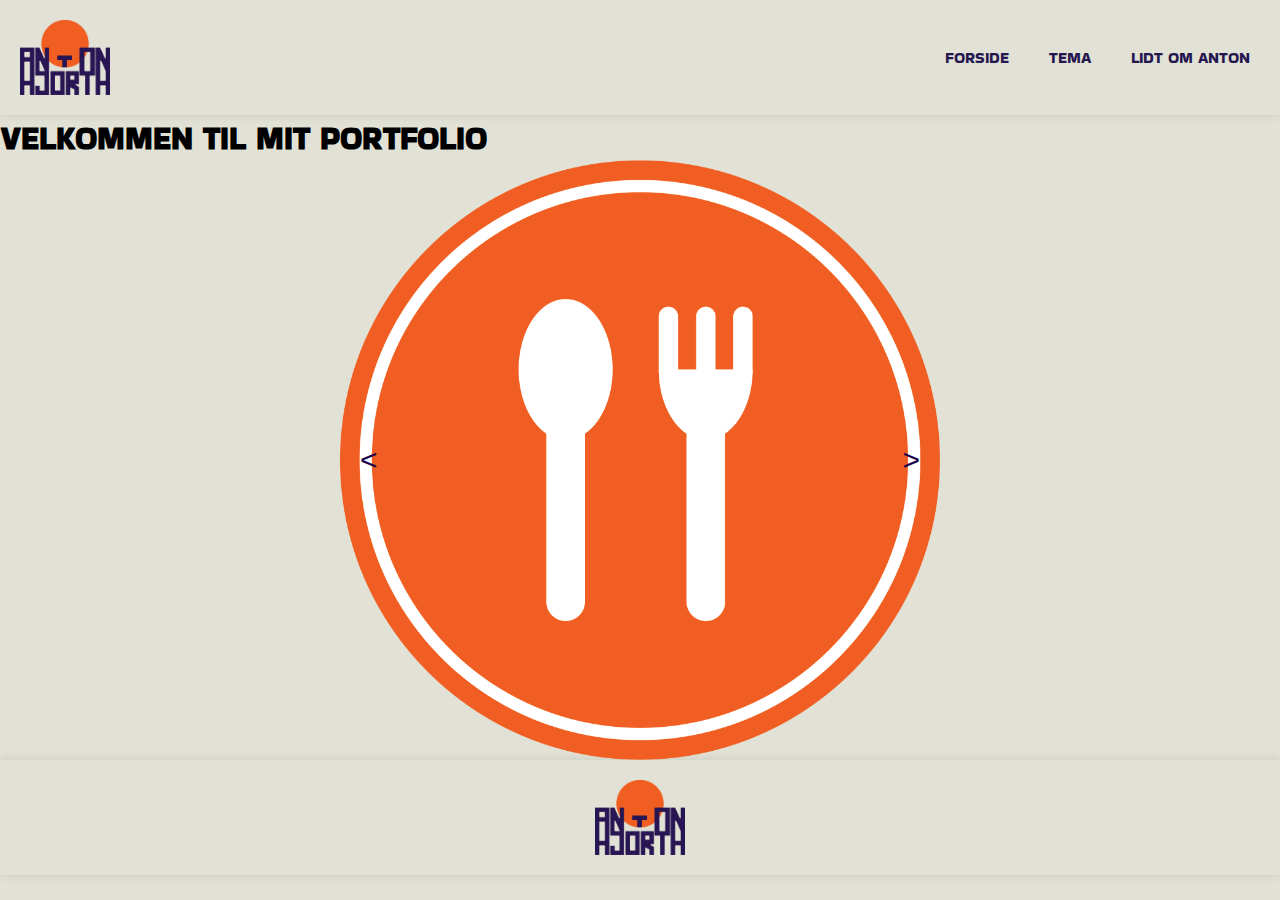
==== index.html @ fa8c7b9a "first commit" ====
<!DOCTYPE html>
<html lang="da">

<head>
    <meta charset="UTF-8">
    <meta http-equiv="X-UA-Compatible" content="IE=edge">
    <meta name="viewport" content="width=device-width, initial-scale=1.0">
    <link rel="stylesheet" href="menu.css">
    <link rel="stylesheet" href="general.css">
    <link rel="stylesheet" href="index.css">
    <link rel="preconnect" href="https://fonts.googleapis.com">
    <link rel="preconnect" href="https://fonts.gstatic.com" crossorigin>
    <link href="https://fonts.googleapis.com/css2?family=Bakbak+One&display=swap" rel="stylesheet">
    <title>Forside</title>

</head>

<body>
    <header>
        <div class="logo">
            <a href="/">
                <img src="billeder/logo_ide2.webp" alt="Logo">
            </a>
        </div>
        <nav>
            <ul class="menu">
                <li><a href="index.html">FORSIDE</a></li>
                <li><a href="tema.html">TEMA</a></li>
                <li><a href="ommig.html">LIDT OM ANTON</a></li>
            </ul>
            <div class="burger">
                <div class="line"></div>
                <div class="line"></div>
                <div class="line"></div>
            </div>
        </nav>
    </header>
    <main>
        <h1>VELKOMMEN TIL MIT PORTFOLIO</h1>
        <div class="carousel-container">
            <div class="carousel-slide">
                <img src="billeder/mad_ikon.webp" alt="Image 1">
            </div>
            <div class="carousel-slide">
                <img src="billeder/fodbold_ikon.webp" alt="Image 2">
            </div>
            <div class="carousel-slide">
                <img src="billeder/badminton_ikon.webp" alt="Image 3">
            </div>

            <!-- Add more slides as needed -->


            <button id="prevBtn">&lt;</button>
            <button id="nextBtn">&gt;</button>
        </div>
    </main>

    <footer>
        <div class="logo">
            <a href="index.html">
                <img src="billeder/logo_ide2.webp" alt="Logo">
            </a>
        </div>
    </footer>

    <script src="menu.js"></script>
</body>

</html>
---- menu.css ----
* {
  margin: 0;
  padding: 0;
  box-sizing: border-box;
}
header {
  display: flex;
  justify-content: space-between;
  align-items: center;
  padding: 20px;
  background-color: #e2e1d5;
  box-shadow: 0 0 10px rgba(0, 0, 0, 0.1);
}
footer {
  display: flex;
  justify-content: center;
  align-items: center;
  padding: 20px;
  background-color: #e2e1d5;
  box-shadow: 0 0 10px rgba(0, 0, 0, 0.1);
}
.logo img {
  width: 90px;
}

nav {
  display: flex;
  align-items: center;
}

.menu {
  display: flex;
  list-style: none;
  margin: 0;
  padding: 0;
}

.menu li {
  margin-right: 20px;
}

.menu li:last-child {
  margin-right: 0;
}

.menu a {
  display: block;
  padding: 10px;
  color: #251750;
  text-decoration: none;
  transition: color 0.3s;
  text-align: end;
}

.menu a:hover {
  color: #e06837;
}

.burger {
  width: 30px;
  height: 20px;
  cursor: pointer;
}

.burger .line {
  width: 100%;
  height: 2px;
  background-color: #201e1f;
  margin-bottom: 5px;
  transition: 0.2s linear;
}
.burger {
  display: none;
}
@media screen and (max-width: 800px) {
  .menu {
    display: none;
  }
  .burger {
    display: block;
  }
  .burger.active .line:nth-child(1) {
    transform: rotate(45deg) translate(5px, 5px);
    transition: 0.2s linear;
  }

  .burger.active .line:nth-child(2) {
    opacity: 0;
    transition: 0.15s linear;
  }

  .burger.active .line:nth-child(3) {
    transform: rotate(-45deg) translate(5px, -5px);
    transition: 0.2s linear;
  }

  nav.active .menu {
    display: block;
    background-color: #e2e1d5;
    position: absolute;
    top: 105px;
    left: 0;
    width: 100%;
    box-shadow: 0 0 10px rgba(0, 0, 0, 0.1);
    z-index: 1;
  }

  nav.active .menu li {
    margin: 5px 20px;
  }

  nav.active .menu a {
    font-size: 24px;
    text-align: right;
  }
}
---- general.css ----
* {
  margin: 0;
  padding: 0;
  box-sizing: border-box;
}
html {
  background-color: #e2e1d5;
}

img {
  width: 100%;
  height: auto;
  display: block;
}
a {
  font-family: "Bakbak One", sans-serif;
  text-decoration: none;
  color: #1c004c;
}
a:hover {
  color: #e06837;
  transition: 0.2s linear;
}
h1 {
  font-family: "Bakbak One", sans-serif;
}
h3 {
  font-family: Arial, Helvetica, sans-serif;
}
---- index.css ----
* {
  margin: 0;
  padding: 0;
  box-sizing: border-box;
}

/* ----- CHAT karrusel ----- */
.carousel-container {
  position: relative;
  width: 100%;
  max-width: 600px;
  margin: auto;
  overflow: hidden;
}

.carousel-slide {
  display: none;
}

img {
  width: 100%;
  height: auto;
}

button {
  position: absolute;
  top: 50%;
  transform: translateY(-50%);
  font-size: 30px;
  padding: 10px;
  cursor: pointer;
  background-color: transparent;
  border: none;
  color: #1c004c;
}

button:hover {
  position: absolute;
  top: 50%;
  transform: translateY(-50%);
  font-size: 40px;
  padding: 10px;
  cursor: pointer;
  background-color: transparent;
  border: none;
  color: #ffffff;
}

#prevBtn {
  left: 10px;
}

#nextBtn {
  right: 10px;
}
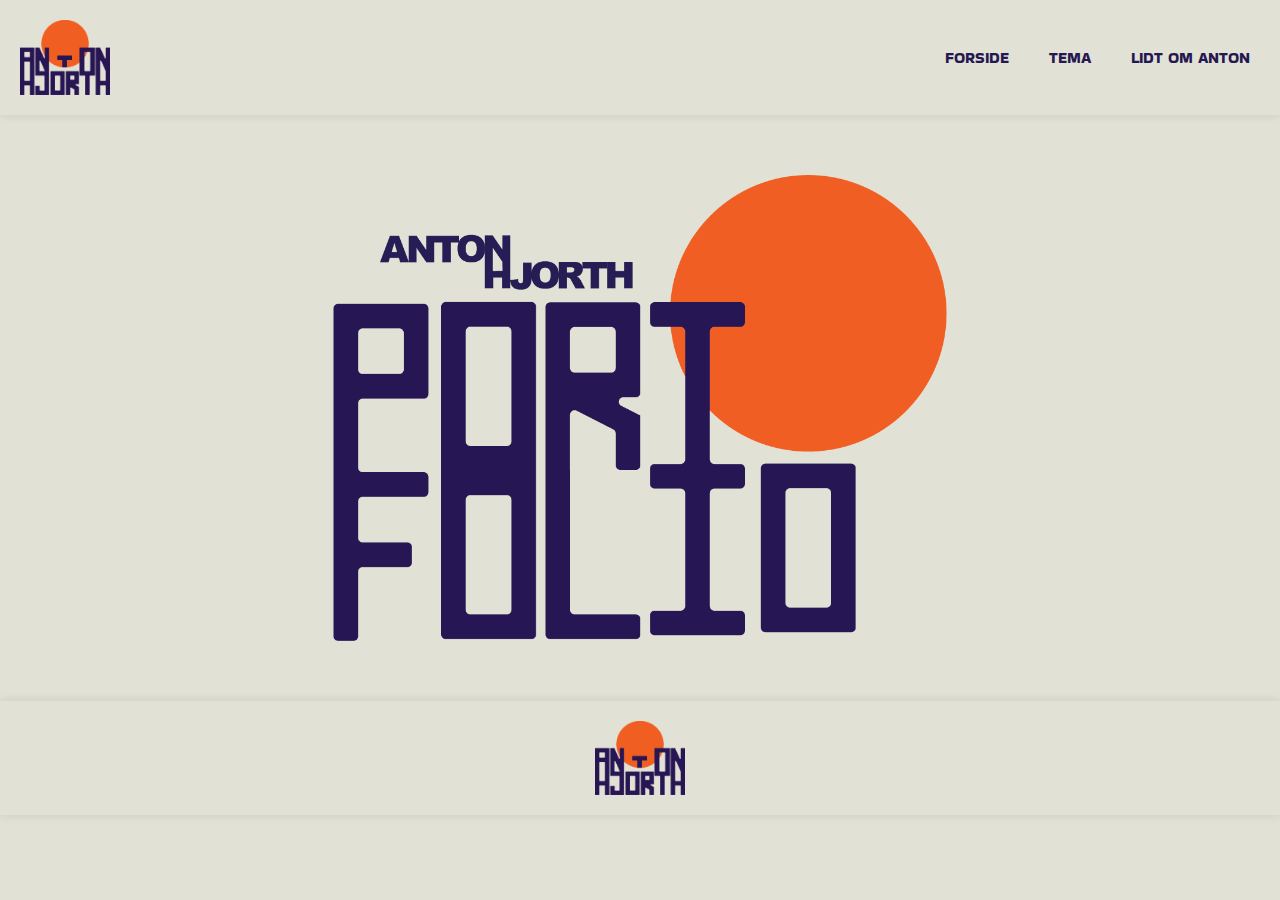
==== commit a0fb0c39: "Stor ændring" ====
--- a/index.html
+++ b/index.html
@@ -5,6 +5,8 @@
     <meta charset="UTF-8">
     <meta http-equiv="X-UA-Compatible" content="IE=edge">
     <meta name="viewport" content="width=device-width, initial-scale=1.0">
+    <link rel="icon" href="billeder/fav_icon.webp" type="image/x-icon">
+    <link rel="shortcut icon" href="billeder/fav_icon.webp" type="image/x-icon">
     <link rel="stylesheet" href="menu.css">
     <link rel="stylesheet" href="general.css">
     <link rel="stylesheet" href="index.css">
@@ -36,23 +38,8 @@
         </nav>
     </header>
     <main>
-        <h1>VELKOMMEN TIL MIT PORTFOLIO</h1>
-        <div class="carousel-container">
-            <div class="carousel-slide">
-                <img src="billeder/mad_ikon.webp" alt="Image 1">
-            </div>
-            <div class="carousel-slide">
-                <img src="billeder/fodbold_ikon.webp" alt="Image 2">
-            </div>
-            <div class="carousel-slide">
-                <img src="billeder/badminton_ikon.webp" alt="Image 3">
-            </div>
-
-            <!-- Add more slides as needed -->
-
-
-            <button id="prevBtn">&lt;</button>
-            <button id="nextBtn">&gt;</button>
+        <div class="forside_logo">
+            <img src="billeder/forside_logo.webp" alt="">
         </div>
     </main>
 
--- a/general.css
+++ b/general.css
@@ -27,3 +27,12 @@
 h3 {
   font-family: Arial, Helvetica, sans-serif;
 }
+.top {
+  width: 40px;
+  margin: 10px;
+}
+.top:hover {
+  filter: grayscale(70%);
+  transition: 0.4s linear;
+  scale: 95%;
+}
--- a/index.css
+++ b/index.css
@@ -3,53 +3,27 @@
   padding: 0;
   box-sizing: border-box;
 }
+/* ------------- MOBILE ------------ */
+/* ------------- MOBILE ------------ */
+/* ------------- MOBILE ------------ */
+/* ------------- MOBILE ------------ */
 
-/* ----- CHAT karrusel ----- */
-.carousel-container {
-  position: relative;
-  width: 100%;
-  max-width: 600px;
-  margin: auto;
-  overflow: hidden;
+@media screen and (max-width: 800px) {
+  .forside_logo {
+    margin: 30px;
+  }
 }
 
-.carousel-slide {
-  display: none;
+/* ----------- DESKTOP ------------ */
+/* ----------- DESKTOP ------------ */
+/* ----------- DESKTOP ------------ */
+/* ----------- DESKTOP ------------ */
+
+@media screen and (min-width: 800px) {
+  .forside_logo {
+    margin-top: 60px;
+    margin-left: 26%;
+    margin-right: 26%;
+    margin-bottom: 60px;
+  }
 }
-
-img {
-  width: 100%;
-  height: auto;
-}
-
-button {
-  position: absolute;
-  top: 50%;
-  transform: translateY(-50%);
-  font-size: 30px;
-  padding: 10px;
-  cursor: pointer;
-  background-color: transparent;
-  border: none;
-  color: #1c004c;
-}
-
-button:hover {
-  position: absolute;
-  top: 50%;
-  transform: translateY(-50%);
-  font-size: 40px;
-  padding: 10px;
-  cursor: pointer;
-  background-color: transparent;
-  border: none;
-  color: #ffffff;
-}
-
-#prevBtn {
-  left: 10px;
-}
-
-#nextBtn {
-  right: 10px;
-}
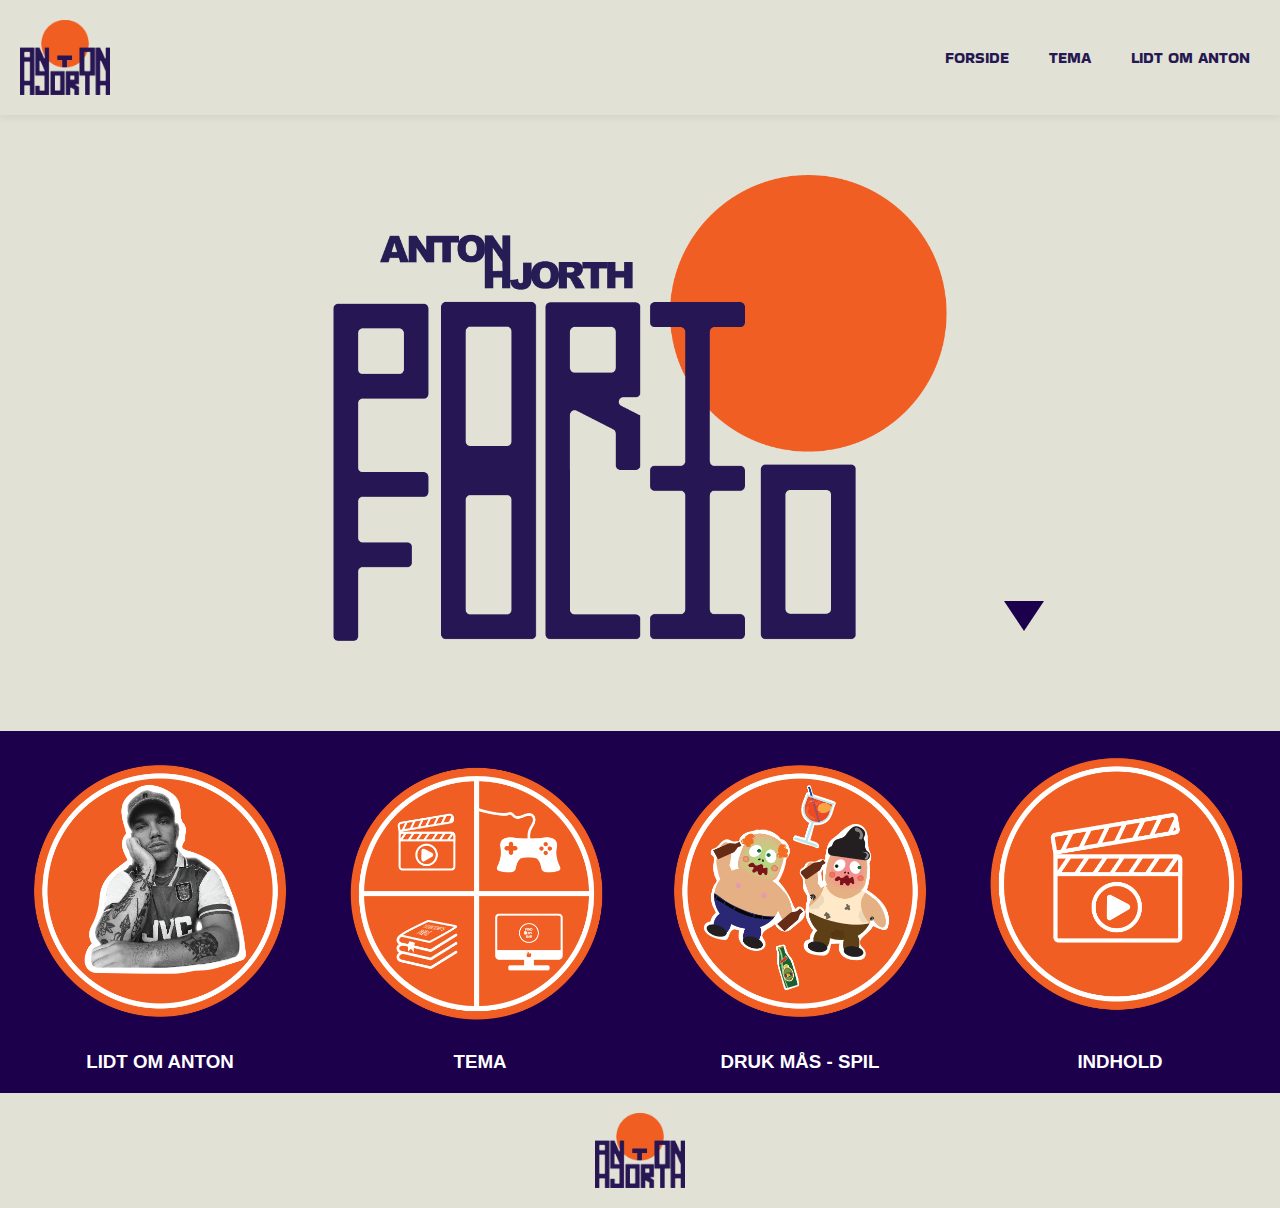
==== commit a577a9b6: "større ændring + nye ikoner og billeder" ====
--- a/index.html
+++ b/index.html
@@ -27,7 +27,15 @@
         <nav>
             <ul class="menu">
                 <li><a href="index.html">FORSIDE</a></li>
-                <li><a href="tema.html">TEMA</a></li>
+                <li class="dropdown">
+                    <a href="tema.html">TEMA</a>
+                    <div class="dropdown-content">
+                        <a href="tema2.html">STUDIESTARTSPRØVE</a>
+                        <a href="tema3.html">UX/UI</a>
+                        <a href="tema4.html">ANIMATION</a>
+                        <a href="tema5.html">INDHOLD</a>
+                    </div>
+                </li>
                 <li><a href="ommig.html">LIDT OM ANTON</a></li>
             </ul>
             <div class="burger">
@@ -38,8 +46,65 @@
         </nav>
     </header>
     <main>
+
         <div class="forside_logo">
             <img src="billeder/forside_logo.webp" alt="">
+        </div>
+
+        <div class="kig_ned_pil"></div>
+
+        <div class="tema_box_container">
+            <div class="tema_box">
+                <div class="tema_ikon">
+                    <a href="ommig.html">
+                        <img src="billeder/anton_box.webp" alt="Billede af Anton Hjorth"></a>
+                </div>
+
+                <h3>LIDT OM ANTON</h3>
+            </div>
+
+            <div class="display_none">
+                <h1>⦁⦿⦁</h1>
+            </div>
+
+            <div class="tema_box">
+                <div class="tema_ikon">
+                    <a href="tema.html">
+                        <img src="billeder/temaer.webp" alt="tema 3 ikon">
+                    </a>
+                </div>
+
+                <h3>TEMA</h3>
+            </div>
+
+            <div class="display_none">
+                <h1>⦁⦿⦁</h1>
+            </div>
+
+            <div class="tema_box">
+                <div class="tema_ikon">
+                    <a href="https://deerbuster.dk/kea/04_animation/website/spil.html" target="_blank">
+                        <img src="billeder/druk_mas_ikon.webp" alt="Druk Mås ikon">
+                    </a>
+                </div>
+
+                <h3>DRUK MÅS - SPIL</h3>
+            </div>
+
+            <div class="display_none">
+                <h1>⦁⦿⦁</h1>
+            </div>
+
+            <div class="tema_box">
+                <div class="tema_ikon">
+                    <a href="tema5.html">
+                        <img src="billeder/tema5.webp" alt="tema 5 ikon">
+                    </a>
+                </div>
+
+                <h3>INDHOLD</h3>
+            </div>
+
         </div>
     </main>
 
--- a/menu.css
+++ b/menu.css
@@ -72,6 +72,18 @@
 .burger {
   display: none;
 }
+@media screen and (min-width: 800px) {
+  .dropdown-content {
+    display: none;
+    position: absolute;
+    background-color: #e2e1d5;
+    box-shadow: 0 4px 8px rgba(0, 0, 0, 0.1);
+    z-index: 1;
+  }
+  .dropdown:hover .dropdown-content {
+    display: block;
+  }
+}
 @media screen and (max-width: 800px) {
   .menu {
     display: none;
@@ -113,4 +125,14 @@
     font-size: 24px;
     text-align: right;
   }
+  .dropdown-content {
+    display: none;
+    background-color: #e2e1d5;
+    box-shadow: 0 4px 8px rgba(0, 0, 0, 0.1);
+    z-index: 1;
+    position: relative;
+  }
+  .dropdown:hover .dropdown-content {
+    display: block;
+  }
 }
--- a/index.css
+++ b/index.css
@@ -3,14 +3,69 @@
   padding: 0;
   box-sizing: border-box;
 }
+.tema_ikon:hover {
+  filter: grayscale(70%);
+  transition: 0.4s linear;
+  scale: 95%;
+}
+
+.kig_ned_pil {
+  position: relative;
+  top: -100px;
+  left: 30%;
+  width: 0;
+  height: 0;
+  border-left: 20px solid transparent;
+  border-right: 20px solid transparent;
+  border-top: 30px solid #1c004c;
+  margin: auto;
+  animation: bounce 2s infinite;
+}
+
+@keyframes bounce {
+  0%,
+  20%,
+  50%,
+  80%,
+  100% {
+    transform: translateY(0);
+  }
+  40% {
+    transform: translateY(-10px);
+  }
+  60% {
+    transform: translateY(-5px);
+  }
+}
+
 /* ------------- MOBILE ------------ */
 /* ------------- MOBILE ------------ */
 /* ------------- MOBILE ------------ */
 /* ------------- MOBILE ------------ */
 
 @media screen and (max-width: 800px) {
+  .kig_ned_pil {
+    display: none;
+  }
   .forside_logo {
     margin: 30px;
+  }
+  /* ---------- TEAMAER ---------- */
+
+  .tema_box_container {
+    display: grid;
+    grid-template-columns: 1fr 1fr;
+    background-color: #1c004c;
+  }
+  .tema_box {
+    text-align: center;
+    color: white;
+  }
+  .mmd_tema {
+    text-align: center;
+  }
+  .display_none {
+    display: none;
   }
 }
 
@@ -26,4 +81,21 @@
     margin-right: 26%;
     margin-bottom: 60px;
   }
+  /* ---------- TEAMAER ---------- */
+  .tema_box_container {
+    display: grid;
+    grid-template-columns: 1fr 1fr 1fr 1fr;
+    background-color: #1c004c;
+  }
+  .tema_box {
+    text-align: center;
+    margin-bottom: 20px;
+    color: white;
+  }
+  .mmd_tema {
+    text-align: center;
+  }
+  .display_none {
+    display: none;
+  }
 }
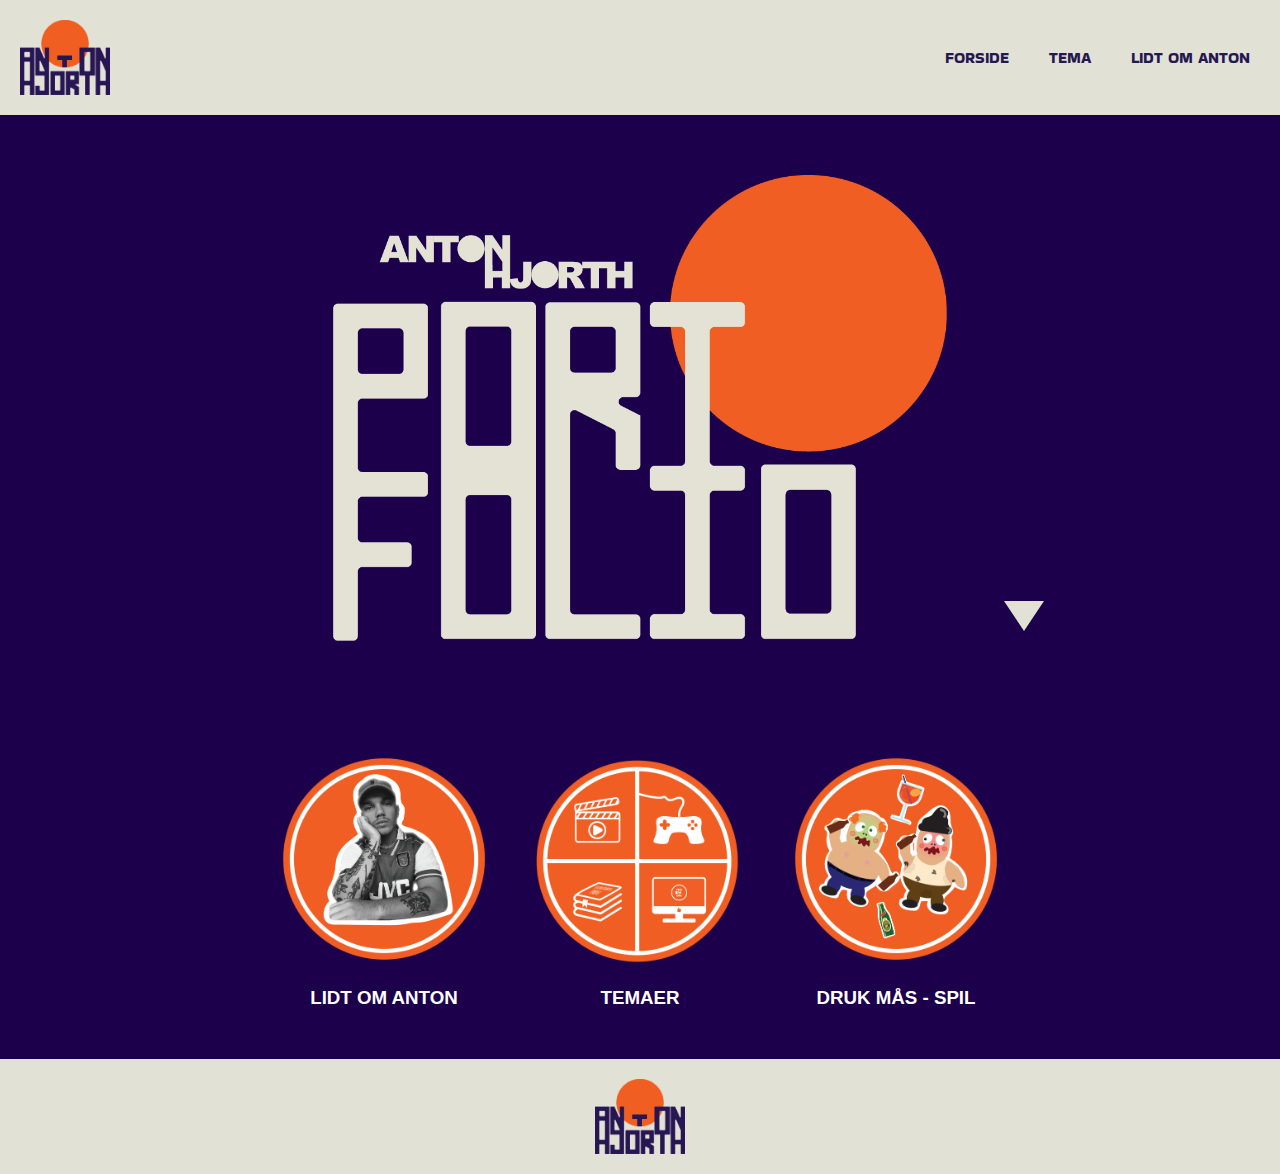
==== commit dd8a2b76: "større ændring i det hele" ====
--- a/index.html
+++ b/index.html
@@ -48,18 +48,18 @@
     <main>
 
         <div class="forside_logo">
-            <img src="billeder/forside_logo.webp" alt="">
+            <img src="billeder/forside_logo3.webp" alt="">
         </div>
 
         <div class="kig_ned_pil"></div>
 
         <div class="tema_box_container">
+            <div class="#"> </div>
             <div class="tema_box">
                 <div class="tema_ikon">
                     <a href="ommig.html">
                         <img src="billeder/anton_box.webp" alt="Billede af Anton Hjorth"></a>
                 </div>
-
                 <h3>LIDT OM ANTON</h3>
             </div>
 
@@ -74,7 +74,7 @@
                     </a>
                 </div>
 
-                <h3>TEMA</h3>
+                <h3>TEMAER</h3>
             </div>
 
             <div class="display_none">
@@ -95,16 +95,6 @@
                 <h1>⦁⦿⦁</h1>
             </div>
 
-            <div class="tema_box">
-                <div class="tema_ikon">
-                    <a href="tema5.html">
-                        <img src="billeder/tema5.webp" alt="tema 5 ikon">
-                    </a>
-                </div>
-
-                <h3>INDHOLD</h3>
-            </div>
-
         </div>
     </main>
 
--- a/menu.css
+++ b/menu.css
@@ -19,6 +19,7 @@
   background-color: #e2e1d5;
   box-shadow: 0 0 10px rgba(0, 0, 0, 0.1);
 }
+
 .logo img {
   width: 90px;
 }
@@ -79,6 +80,7 @@
     background-color: #e2e1d5;
     box-shadow: 0 4px 8px rgba(0, 0, 0, 0.1);
     z-index: 1;
+    border-radius: 5px;
   }
   .dropdown:hover .dropdown-content {
     display: block;
@@ -127,12 +129,5 @@
   }
   .dropdown-content {
     display: none;
-    background-color: #e2e1d5;
-    box-shadow: 0 4px 8px rgba(0, 0, 0, 0.1);
-    z-index: 1;
-    position: relative;
-  }
-  .dropdown:hover .dropdown-content {
-    display: block;
   }
 }
--- a/general.css
+++ b/general.css
@@ -4,7 +4,13 @@
   box-sizing: border-box;
 }
 html {
-  background-color: #e2e1d5;
+  --primary: #1c004c; /*Mørkeblå/Lilla - 1 af de 3 main farver*/
+  --secondary: #e2e1d5; /*Off White - 1 af de 3 main farver */
+  --tertiary: #e06837; /* Orange - 1 af de 3 main farver */
+  --quaternary: #ffffff; /* Hvid - tekst i mørke områder */
+  --quinary: #000000; /* Sort */
+
+  background-color: var(--secondary);
 }
 
 img {
@@ -15,14 +21,17 @@
 a {
   font-family: "Bakbak One", sans-serif;
   text-decoration: none;
-  color: #1c004c;
+  color: var(--primary);
 }
 a:hover {
-  color: #e06837;
+  color: var(--tertiary);
   transition: 0.2s linear;
 }
 h1 {
   font-family: "Bakbak One", sans-serif;
+}
+h2 {
+  font-family: Arial, Helvetica, sans-serif;
 }
 h3 {
   font-family: Arial, Helvetica, sans-serif;
--- a/index.css
+++ b/index.css
@@ -17,9 +17,13 @@
   height: 0;
   border-left: 20px solid transparent;
   border-right: 20px solid transparent;
-  border-top: 30px solid #1c004c;
+  border-top: 30px solid#e2e1d5;
   margin: auto;
   animation: bounce 2s infinite;
+}
+
+html {
+  background-color: #1c004c;
 }
 
 @keyframes bounce {
@@ -56,6 +60,7 @@
     display: grid;
     grid-template-columns: 1fr 1fr;
     background-color: #1c004c;
+    margin-bottom: 30px;
   }
   .tema_box {
     text-align: center;
@@ -84,8 +89,9 @@
   /* ---------- TEAMAER ---------- */
   .tema_box_container {
     display: grid;
-    grid-template-columns: 1fr 1fr 1fr 1fr;
+    grid-template-columns: 1fr 1fr 1fr 1fr 1fr;
     background-color: #1c004c;
+    margin-bottom: 30px;
   }
   .tema_box {
     text-align: center;
